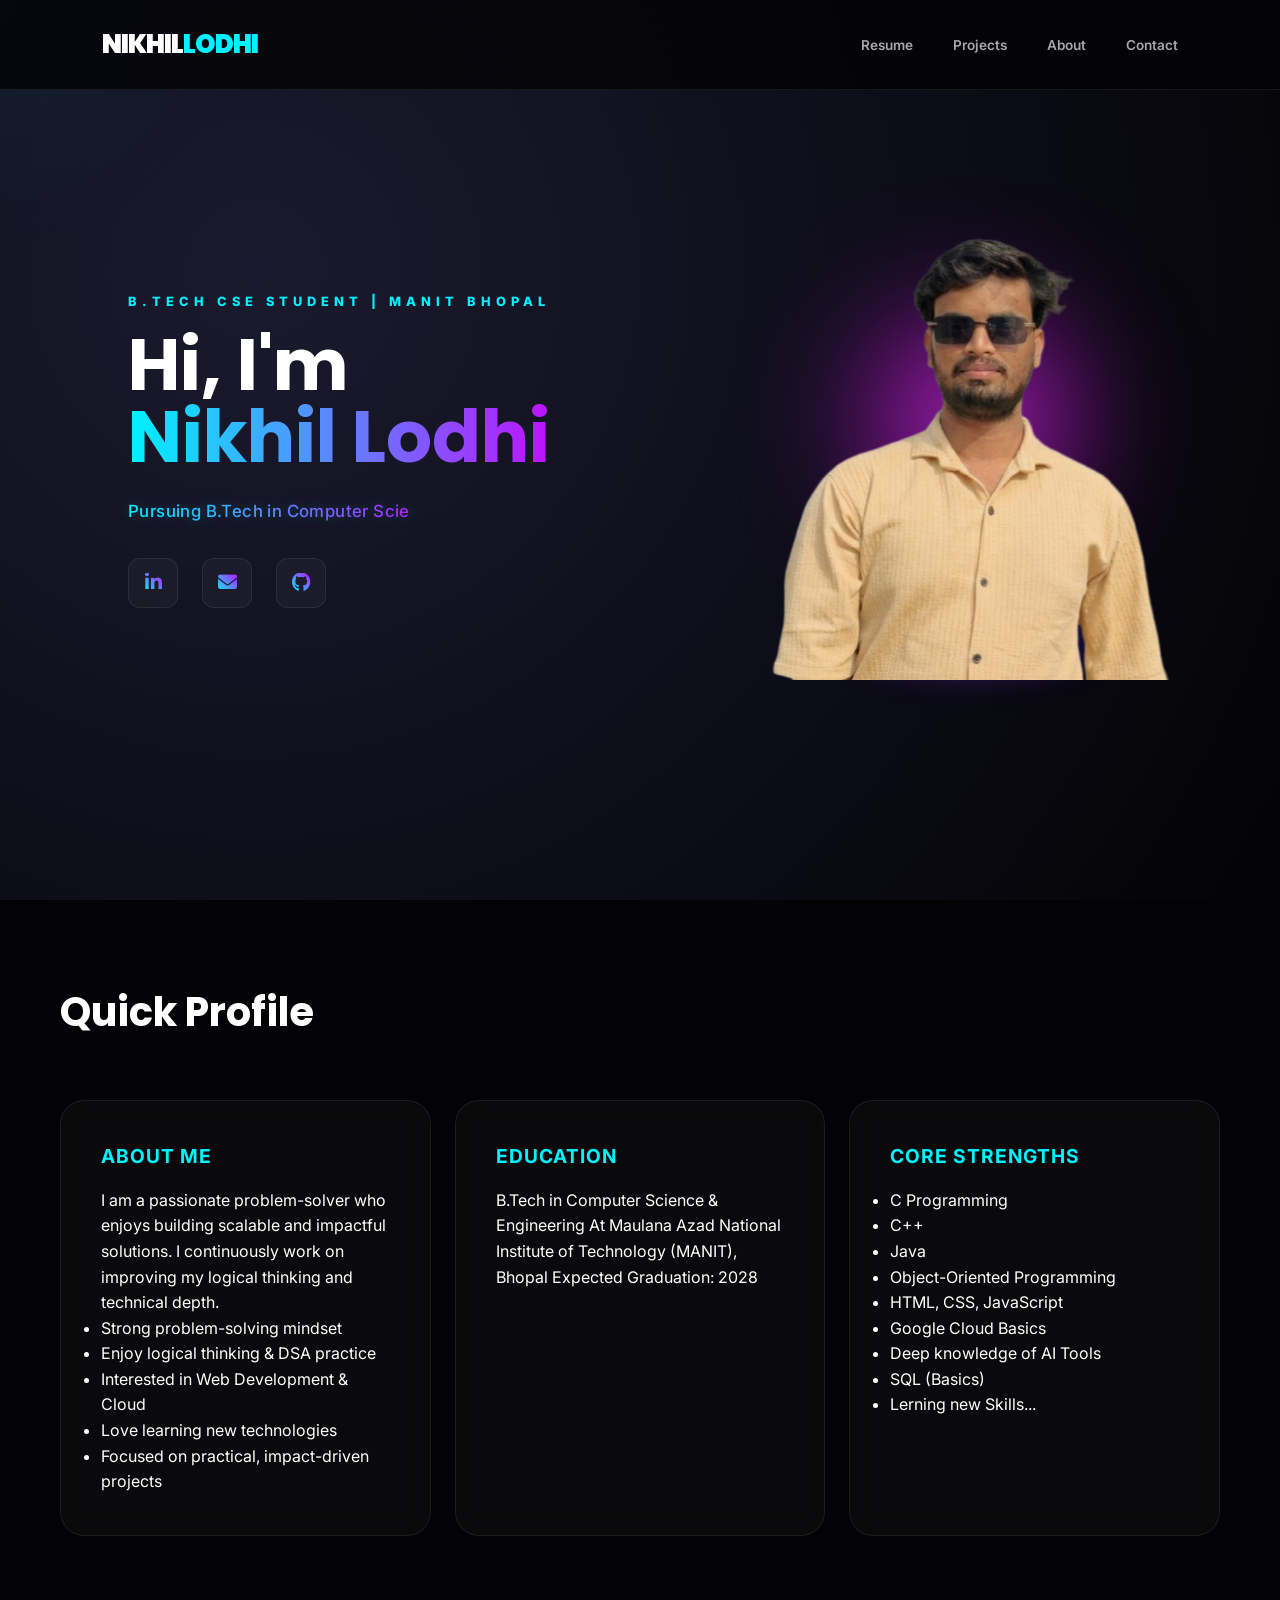
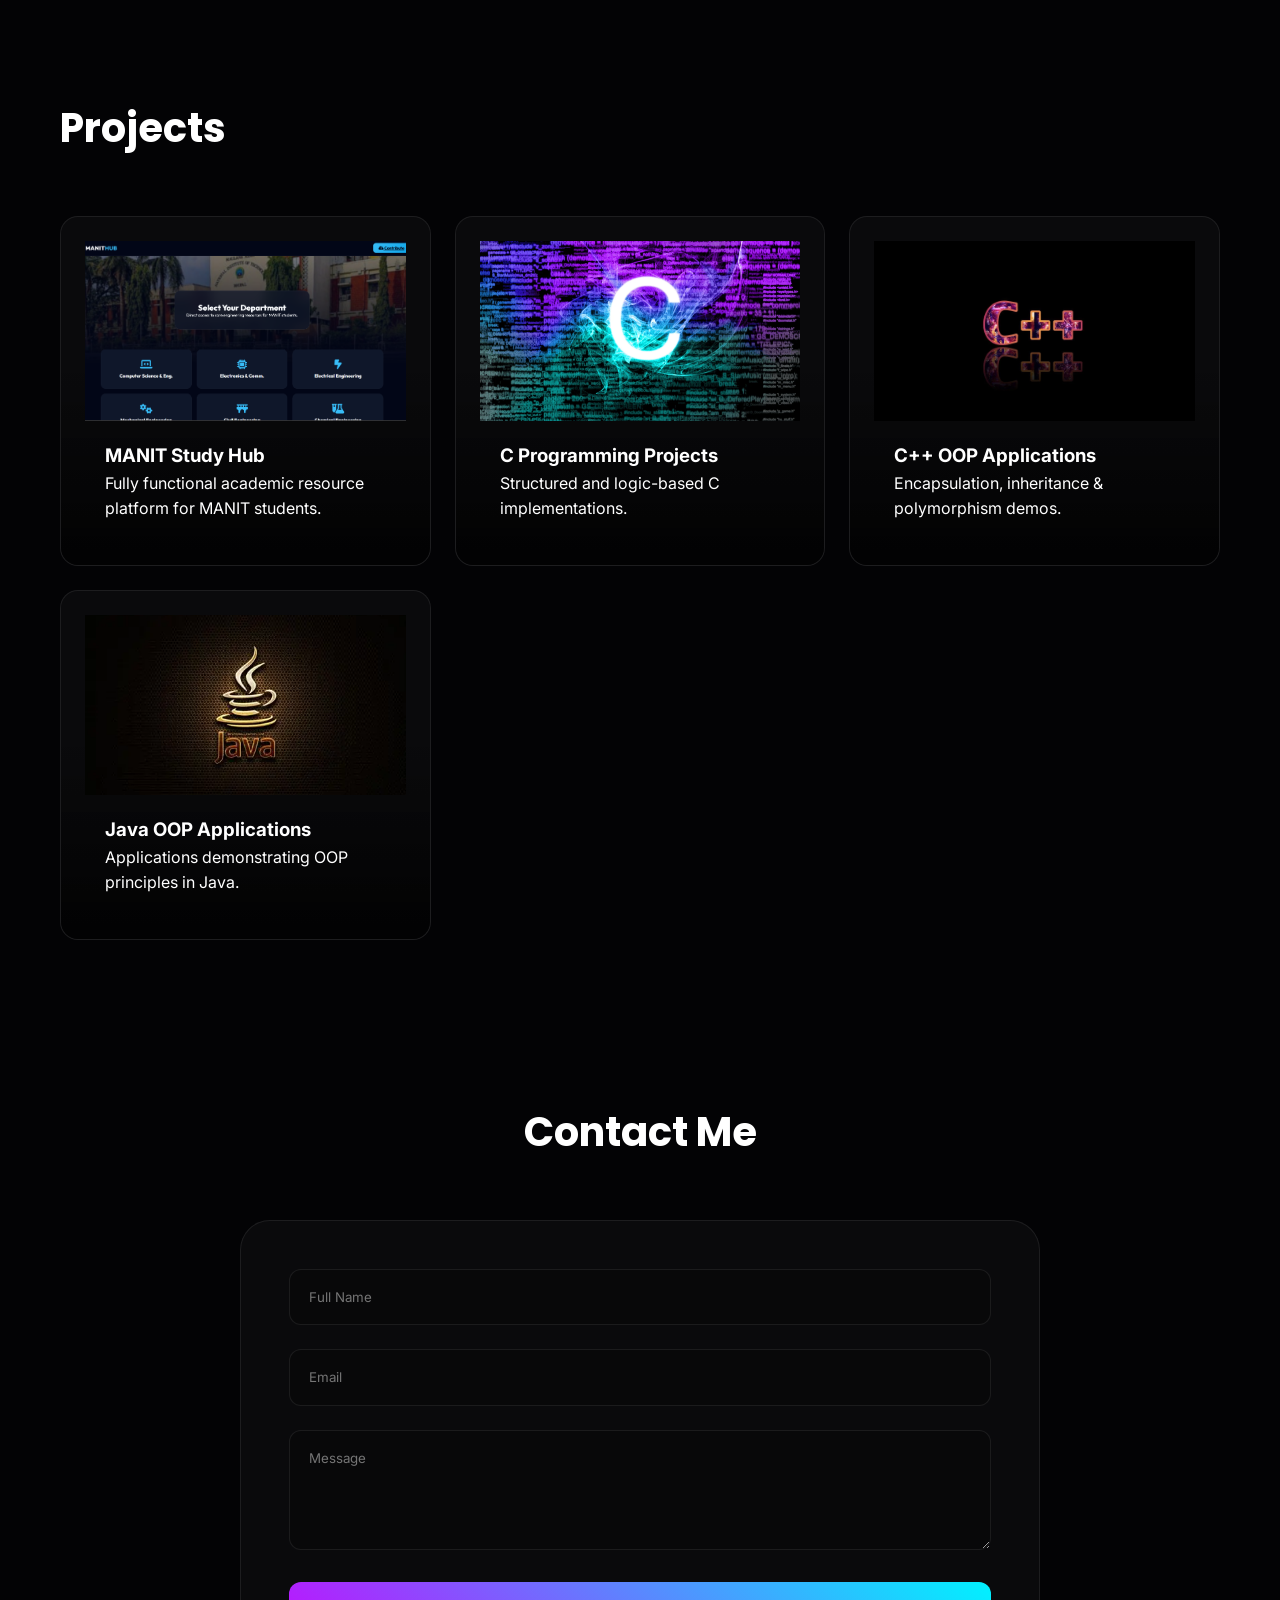
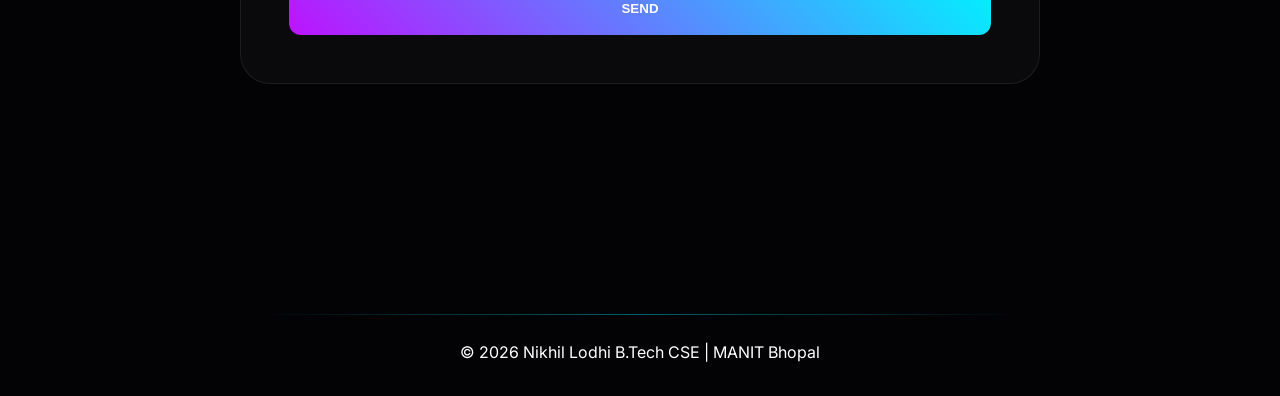
==== index.html @ 7d5cb54f "Initial portfolio upload" ====
<!DOCTYPE html>
<html lang="en">

<head>
    <meta charset="UTF-8">
    <meta name="viewport" content="width=device-width, initial-scale=1.0">
    <title>Nikhil Lodhi | Portfolio</title>
    <link rel="stylesheet" href="https://cdnjs.cloudflare.com/ajax/libs/font-awesome/6.5.0/css/all.min.css">
    <link
        href="https://fonts.googleapis.com/css2?family=Inter:wght@300;400;600;800&family=Poppins:wght@400;700;900&display=swap"
        rel="stylesheet">
    <link rel="stylesheet" href="style.css">
</head>

<body>

    <div class="bg-gradient"></div>
    <div class="cursor-glow" id="glow"></div>

    <!-- NAVBAR -->
    <nav>
        <div class="logo">NIKHIL<span>LODHI</span></div>
        <ul>
            <li>
                <a href="Nikhil_Lodhi_Resume.pdf" target="_blank">Resume</a>
            </li>
            <li><a href="#projects">Projects</a></li>
            <li><a href="#about">About</a></li>
            <li><a href="#contact">Contact</a></li>
        </ul>
    </nav>

    <!-- HERO SECTION -->
    <section class="hero">
        <div class="hero-content">
            <span class="intro-label">B.TECH CSE STUDENT | MANIT BHOPAL</span>

            <h1>Hi, I'm <br><span class="gradient-text">Nikhil Lodhi</span></h1>

            <p class="typing-text">
                <span id="typing" style="visibility:hidden;"></span>
            </p>

            <!-- <p>
                Pursuing B.Tech in Computer Science & Engineering at Maulana Azad National Institute of Technology,
                Bhopal. Skilled in C Programming, C++, Java, Object-Oriented Languages with foundational knowledge of
                AWS and Google Cloud. Actively exploring AI tools and modern cloud technologies.
            </p> -->

            <div class="social-links">
                <a href="https://www.linkedin.com/in/nikil-lodhi-62092a267" target="_blank" class="platform-icon"
                    aria-label="LinkedIn">
                    <i class="fa-brands fa-linkedin-in"></i>
                </a>

                <a href="mailto:lodhinikil163@gmail.com" class="platform-icon" aria-label="Email">
                    <i class="fa-solid fa-envelope"></i>
                </a>

                <a href="https://github.com/nikillodhi" target="_blank" class="platform-icon" aria-label="GitHub">
                    <i class="fa-brands fa-github"></i>
                </a>
            </div>

        </div>

        <!-- 📸 YAHAN APNI PHOTO LAGAO -->
        <div class="hero-photo">
            <div class="photo-bg"></div>
            <img src="profile.png" alt="Nikhil Lodhi">
            <div class="photo-bottom"></div>
        </div>
        </div>
    </section>

    <!-- ABOUT -->
    <div class="container" id="about">
        <div class="section-header">
            <h2>Quick Profile</h2>
        </div>

        <div class="imp-box">
            <h3>ABOUT ME</h3>
            <p>
                I am a passionate problem-solver who enjoys building scalable and impactful solutions. I continuously
                work on improving my logical thinking and technical depth.
            </p>



            <ul class="about-points">
                <li> Strong problem-solving mindset</li>
                <li> Enjoy logical thinking & DSA practice</li>
                <li> Interested in Web Development & Cloud</li>
                <li> Love learning new technologies</li>
                <li> Focused on practical, impact-driven projects</li>
            </ul>
        </div>

        <div class="imp-box">
            <h3>EDUCATION</h3>
            <p>
                B.Tech in Computer Science & Engineering At
                Maulana Azad National Institute of Technology (MANIT), Bhopal
                Expected Graduation: 2028
            </p>
        </div>

        <div class="imp-box">
            <h3>CORE STRENGTHS</h3>
            <ul class="skills-list">
                <li>C Programming</li>
                <li>C++</li>
                <li>Java</li>
                <li>Object-Oriented Programming</li>
                <li>HTML, CSS, JavaScript</li>
                <li>Google Cloud Basics</li>
                <li>Deep knowledge of AI Tools </li>
                <li>SQL (Basics)</li>
                <li>Lerning new Skills...</li>
            </ul>
        </div>
    </div>

    <!-- PROJECTS -->
    <div class="container" id="projects">
        <div class="section-header">
            <h2>Projects</h2>
        </div>

        <div class="project-card">

            <a class="project-link" href="https://nikillodhi.github.io/manit-study-hub/" target="_blank"
                aria-label="Open MANIT Study Hub">

                <div class="project-image">
                    <img src="manit-hub.png" alt="MANIT Study Hub">
                </div>

                <div class="project-content">
                    <h3>MANIT Study Hub</h3>
                    <p>Fully functional academic resource platform for MANIT students.</p>
                </div>

            </a>

        </div>

        <!-- PROJECT 2 -->
        <div class="project-card">
            <a href="YOUR_LINK_2" target="_blank" class="project-link">

                <div class="project-image">
                    <img src="project2.png" alt="C Programming Projects">
                </div>

                <div class="project-content">
                    <h3>C Programming Projects</h3>
                    <p>Structured and logic-based C implementations.</p>
                </div>

            </a>
        </div>


        <!-- PROJECT 3 -->
        <div class="project-card">
            <a href="YOUR_LINK_3" target="_blank" class="project-link">

                <div class="project-image">
                    <img src="project4.png" alt="C++ OOP Projects">
                </div>

                <div class="project-content">
                    <h3>C++ OOP Applications</h3>
                    <p>Encapsulation, inheritance & polymorphism demos.</p>
                </div>

            </a>
        </div>
        <!-- PROJECT4  -->
        <div class="project-card">
            <a href="YOUR_JAVA_PROJECT_LINK" target="_blank" class="project-link">

                <div class="project-image">
                    <img src="project3.png" alt="Java OOP Applications">
                </div>

                <div class="project-content">
                    <h3>Java OOP Applications</h3>
                    <p>Applications demonstrating OOP principles in Java.</p>
                </div>

            </a>
        </div>
    </div>

    <!-- CONTACT -->
    <div class="container" id="contact">
        <div class="section-header" style="grid-column: 1 / -1; text-align:center;">
            <h2>Contact Me</h2>
        </div>

        <div class="contact-wrap">
            <div class="contact-form">
                <form action="https://formspree.io/f/mkovyvoq" method="POST">
                    <div class="form-group">
                        <input type="text" name="name" placeholder="Full Name" required>
                    </div>

                    <div class="form-group">
                        <input type="email" name="email" placeholder="Email" required>
                    </div>

                    <div class="form-group">
                        <textarea name="message" rows="5" placeholder="Message"></textarea>
                    </div>
                    <input type="hidden" name="_redirect" value="/thankyou.html">

                    <button type="submit" class="btn-submit">Send</button>
                </form>
            </div>
        </div>
    </div>

    <!-- MODAL -->
    <div class="modal-overlay" id="modalOverlay">
        <div class="modal-content">
            <span class="close-btn" onclick="closeModal()">&times;</span>
            <h2 id="mTitle"></h2>
            <p id="mDesc"></p>
        </div>
    </div>

    <footer>
        © 2026 Nikhil Lodhi
        B.Tech CSE | MANIT Bhopal
    </footer>

    <script src="script.js"></script>


</body>

</html>
---- style.css ----
/* ======================================== 1. CORE VARIABLES & RESET ======================================== */
:root {
  --bg-deep: #030305;
  --bg-card: rgba(255, 255, 255, 0.03);
  --accent-cyan: #00f2ff;
  --accent-purple: #bc13fe;
  --text-primary: #ffffff;
  --text-secondary: #b0b0b0;
  --border-glass: rgba(255, 255, 255, 0.08);
  --neon-glow: 0 0 20px rgba(188, 19, 254, 0.4);
  --transition-smooth: all 0.4s cubic-bezier(0.23, 1, 0.32, 1);
}

* {
  margin: 0;
  padding: 0;
  box-sizing: border-box;
  scroll-behavior: smooth;
}

body {
  background-color: var(--bg-deep);
  color: var(--text-primary);
  font-family: 'Inter', sans-serif;
  overflow-x: hidden;
  line-height: 1.6;
}

/* ======================================== 2. BACKGROUND EFFECTS ======================================== */
.bg-gradient {
  position: fixed;
  top: 0;
  left: 0;
  width: 100%;
  height: 100%;
  z-index: -2;
  background: radial-gradient(circle at 20% 30%, #1a1a2e 0%, #030305 100%);
}

.cursor-glow {
  position: fixed;
  width: 500px;
  height: 500px;
  background: radial-gradient(circle, rgba(0, 242, 255, 0.05) 0%, transparent 70%);
  border-radius: 50%;
  pointer-events: none;
  z-index: -1;
  transform: translate(-50%, -50%);
  transition: width 0.3s, height 0.3s;
}

/* ======================================== 3. NAVIGATION ======================================== */
nav {
  position: fixed;
  top: 0;
  width: 100%;
  padding: 1.5rem 8%;
  display: flex;
  justify-content: space-between;
  align-items: center;
  background: rgba(3, 3, 5, 0.8);
  backdrop-filter: blur(20px);
  z-index: 1000;
  border-bottom: 1px solid var(--border-glass);
}

.logo {
  font-family: 'Poppins';
  font-weight: 900;
  font-size: 1.6rem;
  letter-spacing: -1px;
  text-transform: uppercase;
}

.logo span {
  color: var(--accent-cyan);
}

nav ul {
  display: flex;
  list-style: none;
  gap: 2.5rem;
}

nav a {
  text-decoration: none;
  color: var(--text-primary);
  font-size: 0.85rem;
  font-weight: 600;
  opacity: 0.6;
  transition: var(--transition-smooth);
}

nav a:hover {
  opacity: 1;
  color: var(--accent-purple);
  text-shadow: var(--neon-glow);
}

/* ======================================== 4. HERO SECTION & ROTATING PHOTO ======================================== */
.hero {
  height: 100vh;
  display: flex;
  align-items: center;
  justify-content: space-between;
  padding: 0 10%;
}

.hero-content {
  flex: 1;
}

.intro-label {
  color: var(--accent-cyan);
  letter-spacing: 5px;
  font-size: 0.8rem;
  font-weight: 800;
  margin-bottom: 1rem;
  display: block;
  animation: fadeIn 1s ease-out;
}

.hero-content h1 {
  font-family: 'Poppins';
  font-size: clamp(2.5rem, 8vw, 4.5rem);
  line-height: 1;
  margin-bottom: 1.5rem;
}

.gradient-text {
  background: linear-gradient(90deg, var(--accent-cyan), var(--accent-purple));
  -webkit-background-clip: text;
  -webkit-text-fill-color: transparent;
}

/* The Rotation Photo Logic */
.photo-container {
  position: relative;
  width: 400px;
  height: 400px;
  display: flex;
  align-items: center;
  justify-content: center;
}

.photo-frame {
  width: 320px;
  height: 320px;
  border-radius: 50%;
  overflow: hidden;
  /* 🔥 MOST IMPORTANT */
  border: 2px solid var(--border-glass);
  position: relative;
  z-index: 2;
  animation: slowRotate 15s linear infinite;
  box-shadow: 0 20px 50px rgba(0, 0, 0, 0.5),
    0 0 30px rgba(0, 242, 255, 0.25);
}

.photo-frame img {
  width: 100%;
  height: 100%;
  object-fit: cover;
  /* 🔥 image crop karega, stretch nahi */
  object-position: center;
  border-radius: 50%;
}

.photo-frame:hover {
  animation-play-state: paused;
  transform: scale(1.05);
  border-color: var(--accent-cyan);
}

.photo-ring {
  position: absolute;
  width: 380px;
  height: 380px;
  border: 2px dashed var(--accent-purple);
  border-radius: 50%;
  opacity: 0.3;
  animation: counterRotate 20s linear infinite;
}

@keyframes slowRotate {
  from {
    transform: rotate(0deg);
  }

  to {
    transform: rotate(360deg);
  }
}

@keyframes counterRotate {
  from {
    transform: rotate(360deg);
  }

  to {
    transform: rotate(0deg);
  }
}

/* ======================================== 5. SOCIAL PLATFORMS ======================================== */
.social-links {
  display: flex;
  gap: 1.5rem;
  margin-top: 2rem;
}

.platform-icon {
  width: 50px;
  height: 50px;
  background: var(--bg-card);
  border: 1px solid var(--border-glass);
  border-radius: 12px;
  display: flex;
  align-items: center;
  justify-content: center;
  text-decoration: none;
  color: #fff;
  font-weight: bold;
  font-size: 0.9rem;
  transition: var(--transition-smooth);
}

.platform-icon:hover {
  transform: translateY(-10px);
  border-color: var(--accent-purple);
  box-shadow: var(--neon-glow);
  background: rgba(188, 19, 254, 0.1);
}

/* ======================================== 6. IMPORTANT INFO BOXES (12-COL GRID) ======================================== */
.container {
  max-width: 1200px;
  margin: 0 auto;
  padding: 80px 20px;
  display: grid;
  grid-template-columns: repeat(12, 1fr);
  gap: 24px;
}

.section-header {
  grid-column: span 12;
  margin-bottom: 2rem;
}

.section-header h2 {
  font-size: 2.5rem;
  font-family: 'Poppins';
}

.imp-box {
  grid-column: span 4;
  background: var(--bg-card);
  backdrop-filter: blur(15px);
  border: 1px solid var(--border-glass);
  border-radius: 24px;
  padding: 2.5rem;
  transition: var(--transition-smooth);
}

.imp-box:hover {
  background: rgba(255, 255, 255, 0.06);
  border-color: var(--accent-cyan);
  transform: translateY(-5px);
}

.imp-box h3 {
  color: var(--accent-cyan);
  margin-bottom: 1rem;
  font-size: 1.2rem;
  text-transform: uppercase;
  letter-spacing: 1px;
}

/* ======================================== 7. PROJECTS & MODALS ======================================== */
.project-card {
  grid-column: span 4;
  height: 350px;
  background: var(--bg-card);
  border-radius: 24px;
  border: 1px solid var(--border-glass);
  padding: 1.5rem;
  display: flex;
  flex-direction: column;
  justify-content: flex-end;
  cursor: pointer;
  overflow: hidden;
  position: relative;
  transition: var(--transition-smooth);
}

.project-card::before {
  content: '';
  position: absolute;
  top: 0;
  left: 0;
  width: 100%;
  height: 100%;
  background: linear-gradient(to bottom, transparent 40%, rgba(0, 0, 0, 0.8));
  z-index: 1;
}

.project-card:hover {
  border-color: var(--accent-purple);
  transform: scale(1.02);
}

.project-info {
  position: relative;
  z-index: 2;
}

/* Modal Structure */
.modal-overlay {
  position: fixed;
  top: 0;
  left: 0;
  width: 100%;
  height: 100%;
  background: rgba(3, 3, 5, 0.9);
  backdrop-filter: blur(15px);
  display: none;
  justify-content: center;
  align-items: center;
  z-index: 9999;
  padding: 20px;
}

.modal-content {
  background: #0a0a0c;
  border: 1px solid var(--accent-purple);
  border-radius: 30px;
  max-width: 700px;
  width: 100%;
  padding: 3rem;
  position: relative;
  transform: scale(0.9);
  transition: 0.3s;
}

.modal-overlay.active {
  display: flex;
}

.modal-overlay.active .modal-content {
  transform: scale(1);
}

.close-btn {
  position: absolute;
  top: 25px;
  right: 25px;
  font-size: 2rem;
  cursor: pointer;
  color: var(--accent-cyan);
}

/* ======================================== 8. CONTACT SECTION ======================================== */
.contact-wrap {
  grid-column: span 12;
  max-width: 800px;
  margin: 0 auto;
  width: 100%;
}

.contact-form {
  background: var(--bg-card);
  border: 1px solid var(--border-glass);
  padding: 3rem;
  border-radius: 30px;
}

.form-group {
  margin-bottom: 1.5rem;
}

input,
textarea {
  width: 100%;
  background: rgba(0, 0, 0, 0.2);
  border: 1px solid var(--border-glass);
  padding: 1.2rem;
  border-radius: 12px;
  color: white;
  font-family: inherit;
  transition: 0.3s;
}

input:focus,
textarea:focus {
  outline: none;
  border-color: var(--accent-cyan);
  background: rgba(255, 255, 255, 0.05);
}

.btn-submit {
  background: linear-gradient(45deg, var(--accent-purple), var(--accent-cyan));
  color: white;
  border: none;
  padding: 1.2rem 2.5rem;
  border-radius: 12px;
  font-weight: 700;
  text-transform: uppercase;
  cursor: pointer;
  width: 100%;
  transition: var(--transition-smooth);
}

.btn-submit:hover {
  box-shadow: var(--neon-glow);
  transform: translateY(-3px);
}

/* ======================================== 9. ANIMATIONS & REVEALS ======================================== */
.reveal {
  opacity: 0;
  transform: translateY(40px);
  transition: 0.8s cubic-bezier(0.23, 1, 0.32, 1);
}

.reveal.active {
  opacity: 1;
  transform: translateY(0);
}

@keyframes fadeIn {
  from {
    opacity: 0;
  }

  to {
    opacity: 1;
  }
}

/* ======================================== 10. RESPONSIVE DESIGN ======================================== */
@media (max-width: 1024px) {
  .hero {
    flex-direction: column-reverse;
    text-align: center;
    height: auto;
    padding: 150px 5% 50px;
  }

  .hero-content h1 {
    font-size: 3.5rem;
  }

  .photo-container {
    margin-bottom: 3rem;
    width: 300px;
    height: 300px;
  }

  .photo-frame {
    width: 250px;
    height: 250px;
  }

  .photo-ring {
    width: 280px;
    height: 280px;
  }

  .imp-box {
    grid-column: span 12;
  }

  .project-card {
    grid-column: span 6;
  }
}

@media (max-width: 600px) {
  .project-card {
    grid-column: span 12;
  }

  nav ul {
    display: none;
  }

  .contact-wrap {
    grid-column: 1 / -1;
    /* 🔥 FULL GRID */
    display: flex;
    justify-content: center;
    margin-top: 40px;
    margin-bottom: 80px;

  }

  .contact-form {
    width: 100%;
    max-width: 700px;
  }

  #contact {
    display: block;
    /* 🔥 grid se bahar lao */
    padding-bottom: 160px;
    /* neeche space reserve */
  }

  #contact .container {
    display: grid;
    grid-template-columns: repeat(12, 1fr);
  }

}

footer {
  position: relative;
  width: 100%;
  margin-top: 120px;
  /* 🔥 footer separation */
  padding: 30px 0;
  text-align: center;
}

footer::before {
  content: "";
  display: block;
  width: 60%;
  height: 1px;
  margin: 0 auto 25px;
  background: linear-gradient(to right,
      transparent,
      var(--accent-cyan),
      transparent);
  opacity: 0.4;
}

.platform-icon i {
  font-size: 1.2rem;
  background: linear-gradient(45deg,
      var(--accent-cyan),
      var(--accent-purple));
  -webkit-background-clip: text;
  -webkit-text-fill-color: transparent;
  transition: var(--transition-smooth);
}

.platform-icon:hover i {
  filter: drop-shadow(0 0 6px rgba(188, 19, 254, 0.8)) drop-shadow(0 0 10px rgba(0, 242, 255, 0.8));
  transform: scale(1.15);
}

nav a {
  text-decoration: none;
  color: var(--text-primary);
  font-size: 0.85rem;
  font-weight: 600;
  opacity: 0.65;
  transition: var(--transition-smooth);
}

nav a:hover {
  opacity: 1;
  background: linear-gradient(90deg,
      var(--accent-cyan),
      var(--accent-purple));
  -webkit-background-clip: text;
  -webkit-text-fill-color: transparent;
}

nav a.active {
  opacity: 1;
  color: var(--accent-cyan);
}

#typing::after {
  content: "|";
  margin-left: 6px;
  font-weight: 300;
  color: var(--accent-cyan);
  animation: blink 1s infinite;
  opacity: 0.8;
}

@keyframes blink {

  0%,
  50%,
  100% {
    opacity: 1;
  }

  25%,
  75% {
    opacity: 0;
  }
}

.typing-text {
  margin-top: 1.2rem;
  font-family: 'Inter', sans-serif;
  font-size: 1.05rem;
  font-weight: 500;
  letter-spacing: 0.4px;
  line-height: 1.7;
  color: rgba(255, 255, 255, 0.75);
}

#typing {
  visibility: hidden;
  text-shadow: 0 0 12px rgba(0, 242, 255, 0.25);
  background: linear-gradient(90deg,
      var(--accent-cyan),
      var(--accent-purple));
  -webkit-background-clip: text;
  -webkit-text-fill-color: transparent;
}

@media (max-width: 600px) {
  .typing-text {
    font-size: 0.95rem;
  }
}
 /* photo meri */
 .hero {
  overflow: visible;
}

.hero-photo {
  position: relative;
  width: 360px;
  height: 460px;
  display: flex;
  align-items: flex-end;
  justify-content: center;
}

/* PHOTO */
.hero-photo img {
  height: 100%;
  object-fit: contain;
  z-index: 2;
  background: transparent;
  filter: none;

  /* Premium grow animation */
  transform: scale(0.9);
  opacity: 0;
  animation: photoGrow 1.2s ease-out forwards;
  animation-delay: 0.4s;
}

/* BACK GLOW (ONLY PURPLE — NO CYAN) */
.photo-bg {
  position: absolute;
  top: 70px;
  width: 260px;
  height: 260px;
  background: radial-gradient(
    circle at center,
    rgba(169, 129, 187, 0.85),
    rgba(201, 4, 219, 0.874),
    transparent 70%
  );
  filter: blur(60px);
  z-index: 1;
}

/* 🔥 BOTTOM PLATFORM — PURE PURPLE (cyan removed) */
.hero-photo::after {
  content: "";
  position: absolute;
  bottom: 10px;
  left: 50%;
  transform: translateX(-50%);
  width: 260px;
  height: 60px;

  background: radial-gradient(
    ellipse at center,
    rgba(139, 92, 246, 0.9),
    rgba(109, 40, 217, 0.7),
    transparent 75%
  );

  filter: blur(20px);
  opacity: 0.95;
  z-index: 1;
}

/* Grow animation */
@keyframes photoGrow {
  0% {
    transform: scale(0.9);
    opacity: 0;
  }
  60% {
    transform: scale(1.03);
    opacity: 1;
  }
  100% {
    transform: scale(1);
    opacity: 1;
  }
}

/* Responsive */
@media (max-width: 768px) {
  .hero-photo {
    width: 260px;
    height: 320px;
  }
}

/* project work  */
.project-card {
  border-radius: 20px;
  overflow: hidden;
}

.project-link {
  display: block;
  height: 100%;
  color: inherit;
  text-decoration: none;
}
/* sab fix hai */

.project-card {
  position: relative;
  border-radius: 18px;
  overflow: hidden;
}

/* Anchor full block */
.project-link {
  position: relative;
  z-index: 5;
  display: block;
  display: block;
  text-decoration: none;
  color: inherit;
}

/* IMAGE */
.project-image {
  width: 100%;
  height: 180px;
  overflow: hidden;
}

.project-image img {
  width: 100%;
  height: 100%;
  object-fit: cover;
  display: block;
}

/* CONTENT */
.project-content {
  padding: 20px;
}
.project-card::before,
.project-card::after {
  pointer-events: none;
}

/* ============ NAVBAR MOBILE FIX ============ */

@media (max-width: 768px) {

  nav {
    padding: 12px 16px;
  }

  .logo {
    font-size: 1.1rem;
    white-space: nowrap;
  }

  nav ul {
    display: flex;
    gap: 10px;
    margin-left: auto;
  }

  nav ul li a {
    font-size: 0.75rem;
    padding: 6px 4px;
  }
}

/* EXTRA SMALL PHONES */
@media (max-width: 420px) {

  nav ul li a {
    font-size: 0.7rem;
  }
}
/* ================= CLEAN MOBILE STRUCTURE ================= */

@media (max-width: 768px) {

  /* RESET BIG STRUCTURE */
  .hero {
    display: flex;
    flex-direction: column;
    align-items: center;
    justify-content: center;
    padding: 110px 20px 60px;
    text-align: center;
    gap: 40px;
  }

  .hero-content,
  .hero-photo {
    width: 100%;
    max-width: 320px;
  }

  .hero-photo {
    height: auto;
  }

  .hero-photo img {
    width: 100%;
    height: auto;
  }

  .social-links {
    justify-content: center;
  }

  /* GRID BREAK FIX */
  .container {
    display: flex !important;
    flex-direction: column !important;
    gap: 25px;
    padding: 60px 20px;
  }

  .imp-box,
  .project-card {
    width: 100%;
  }

  /* NAV FIX */
  nav {
    padding: 1rem 20px;
  }

  nav ul {
    display: flex;
    gap: 12px;
    font-size: 0.75rem;
  }

}
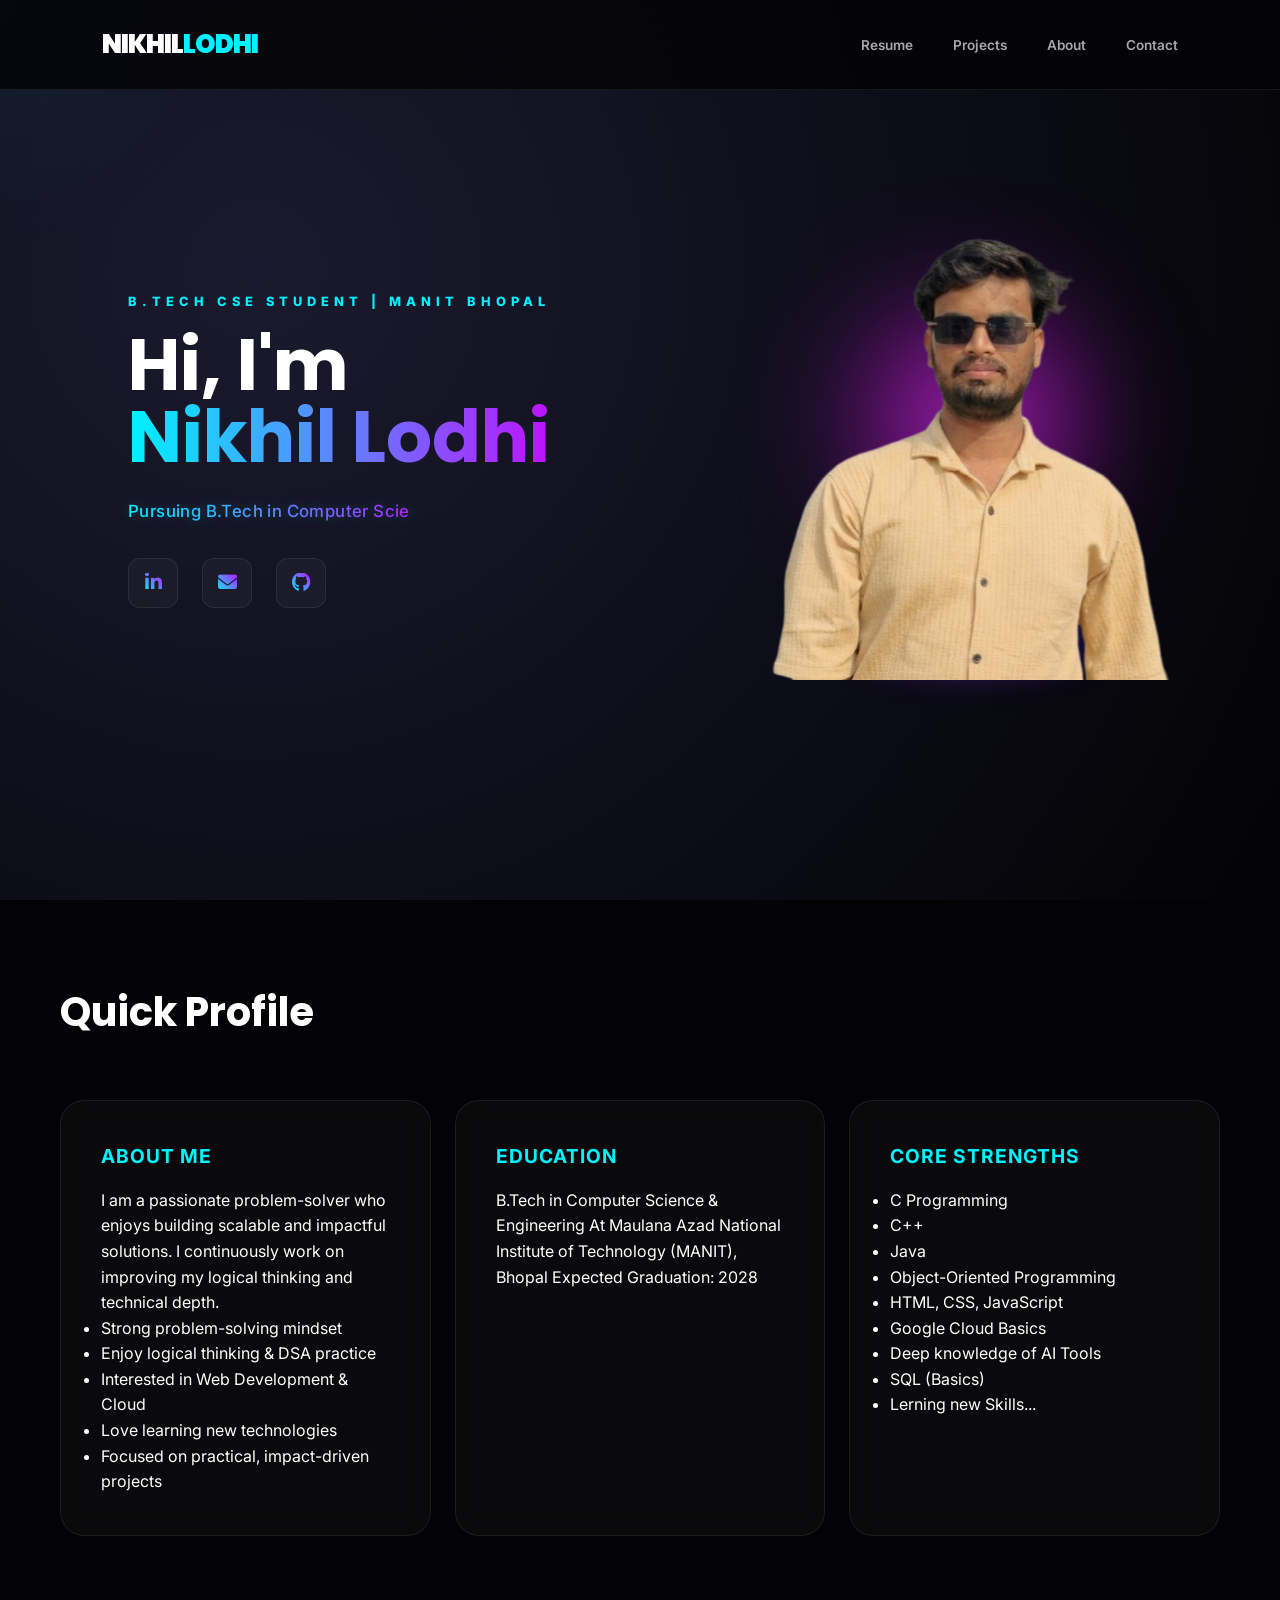
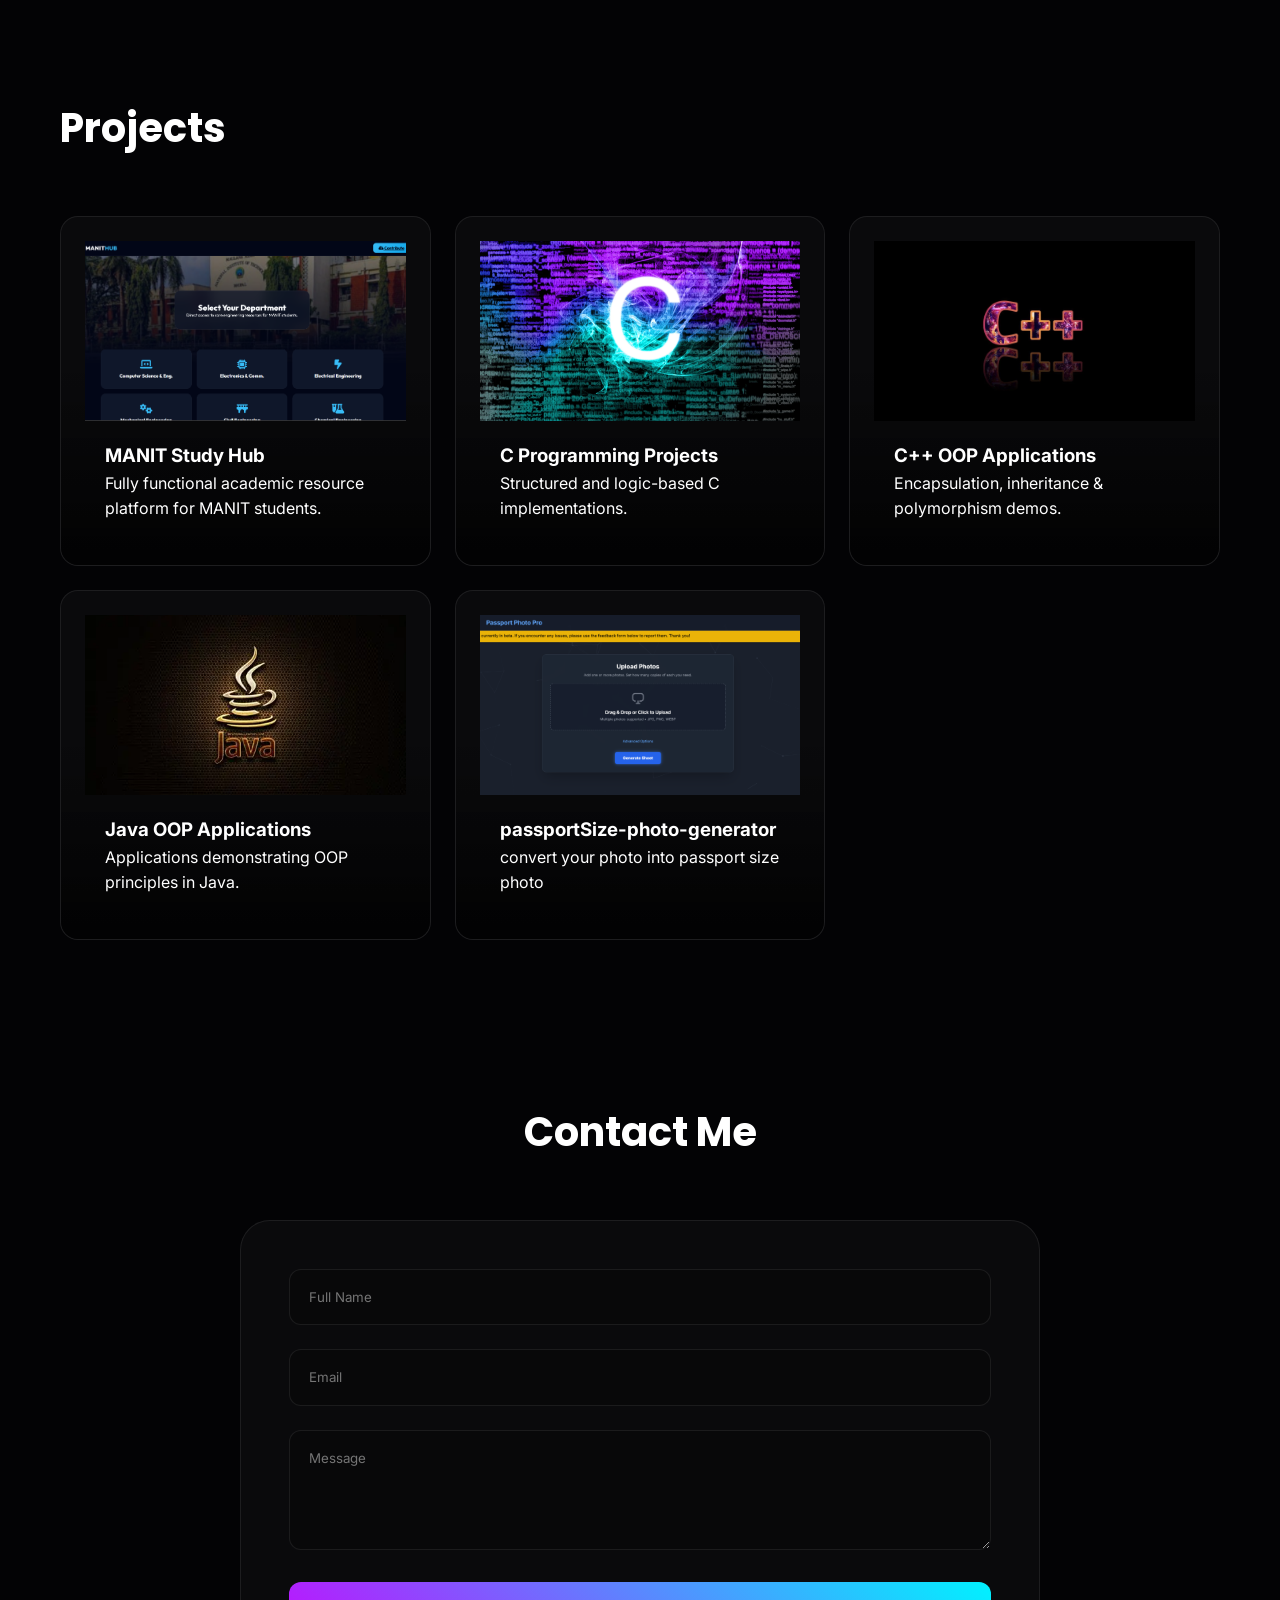
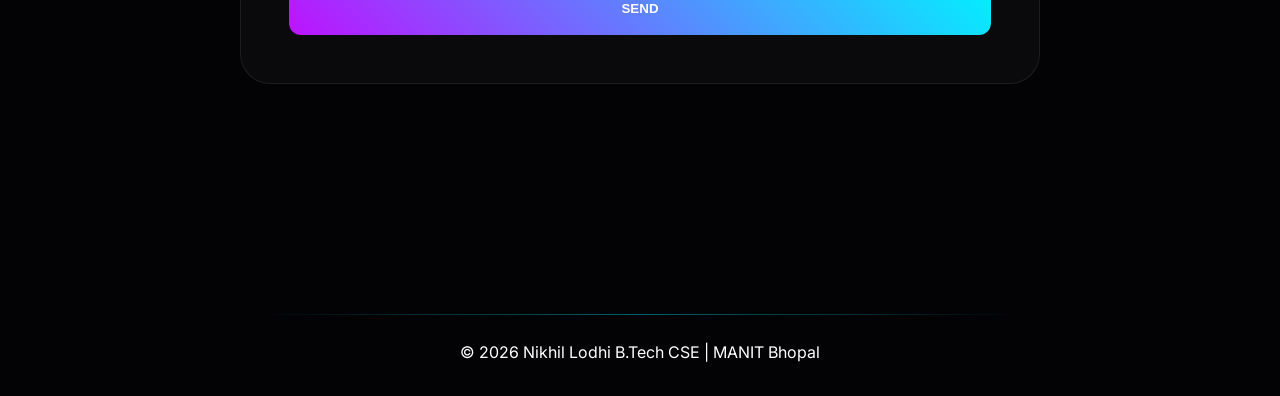
==== commit 735750cd: "add project" ====
--- a/index.html
+++ b/index.html
@@ -193,6 +193,22 @@
 
             </a>
         </div>
+         <!-- PROJECT5  -->
+        <div class="project-card">
+            <a href="https://passport-photo-generator-production.up.railway.app/" target="_blank" class="project-link">
+
+                <div class="project-image">
+                    <img src="PhotoGenerator.png" alt="passportSize-photo-generator">
+                </div>
+
+                <div class="project-content">
+                    <h3>passportSize-photo-generator</h3>
+                    <p>convert your photo into passport size photo</p>
+                </div>
+
+            </a>
+        </div>
+        
     </div>
 
     <!-- CONTACT -->
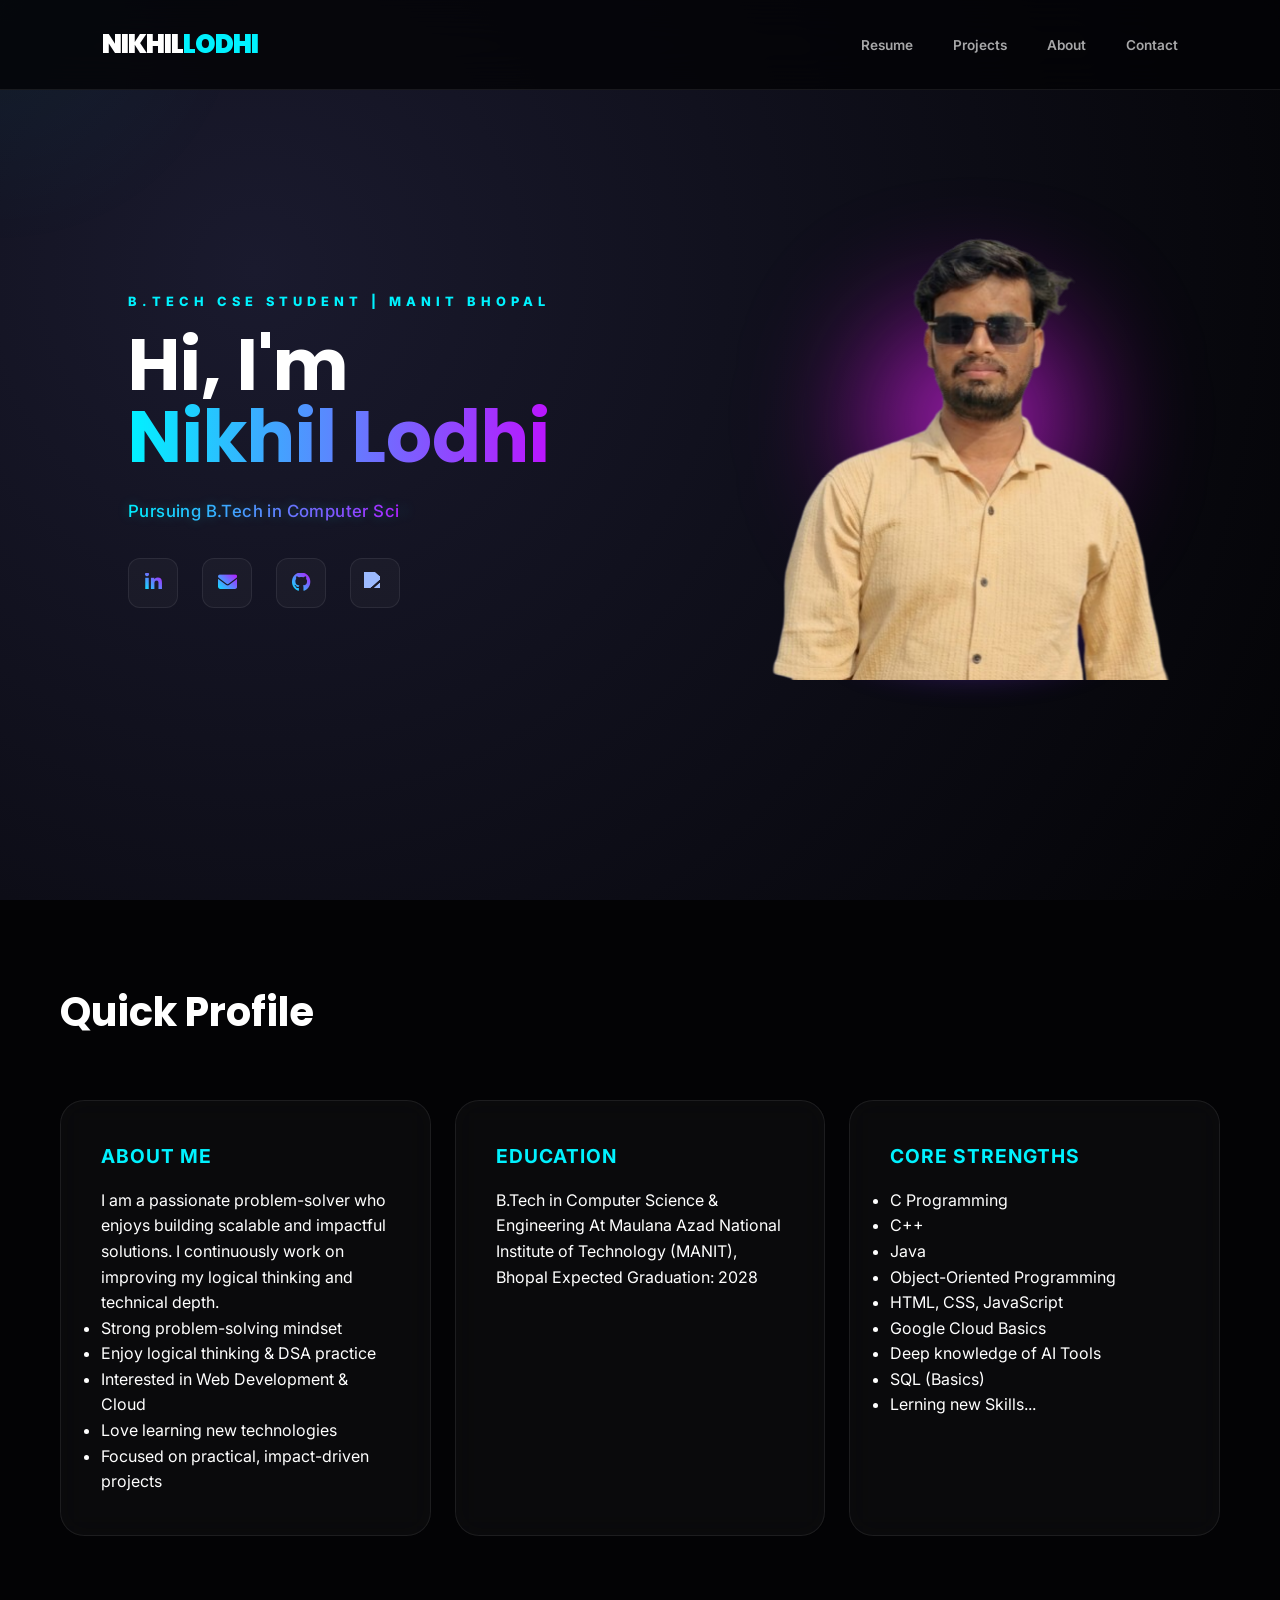
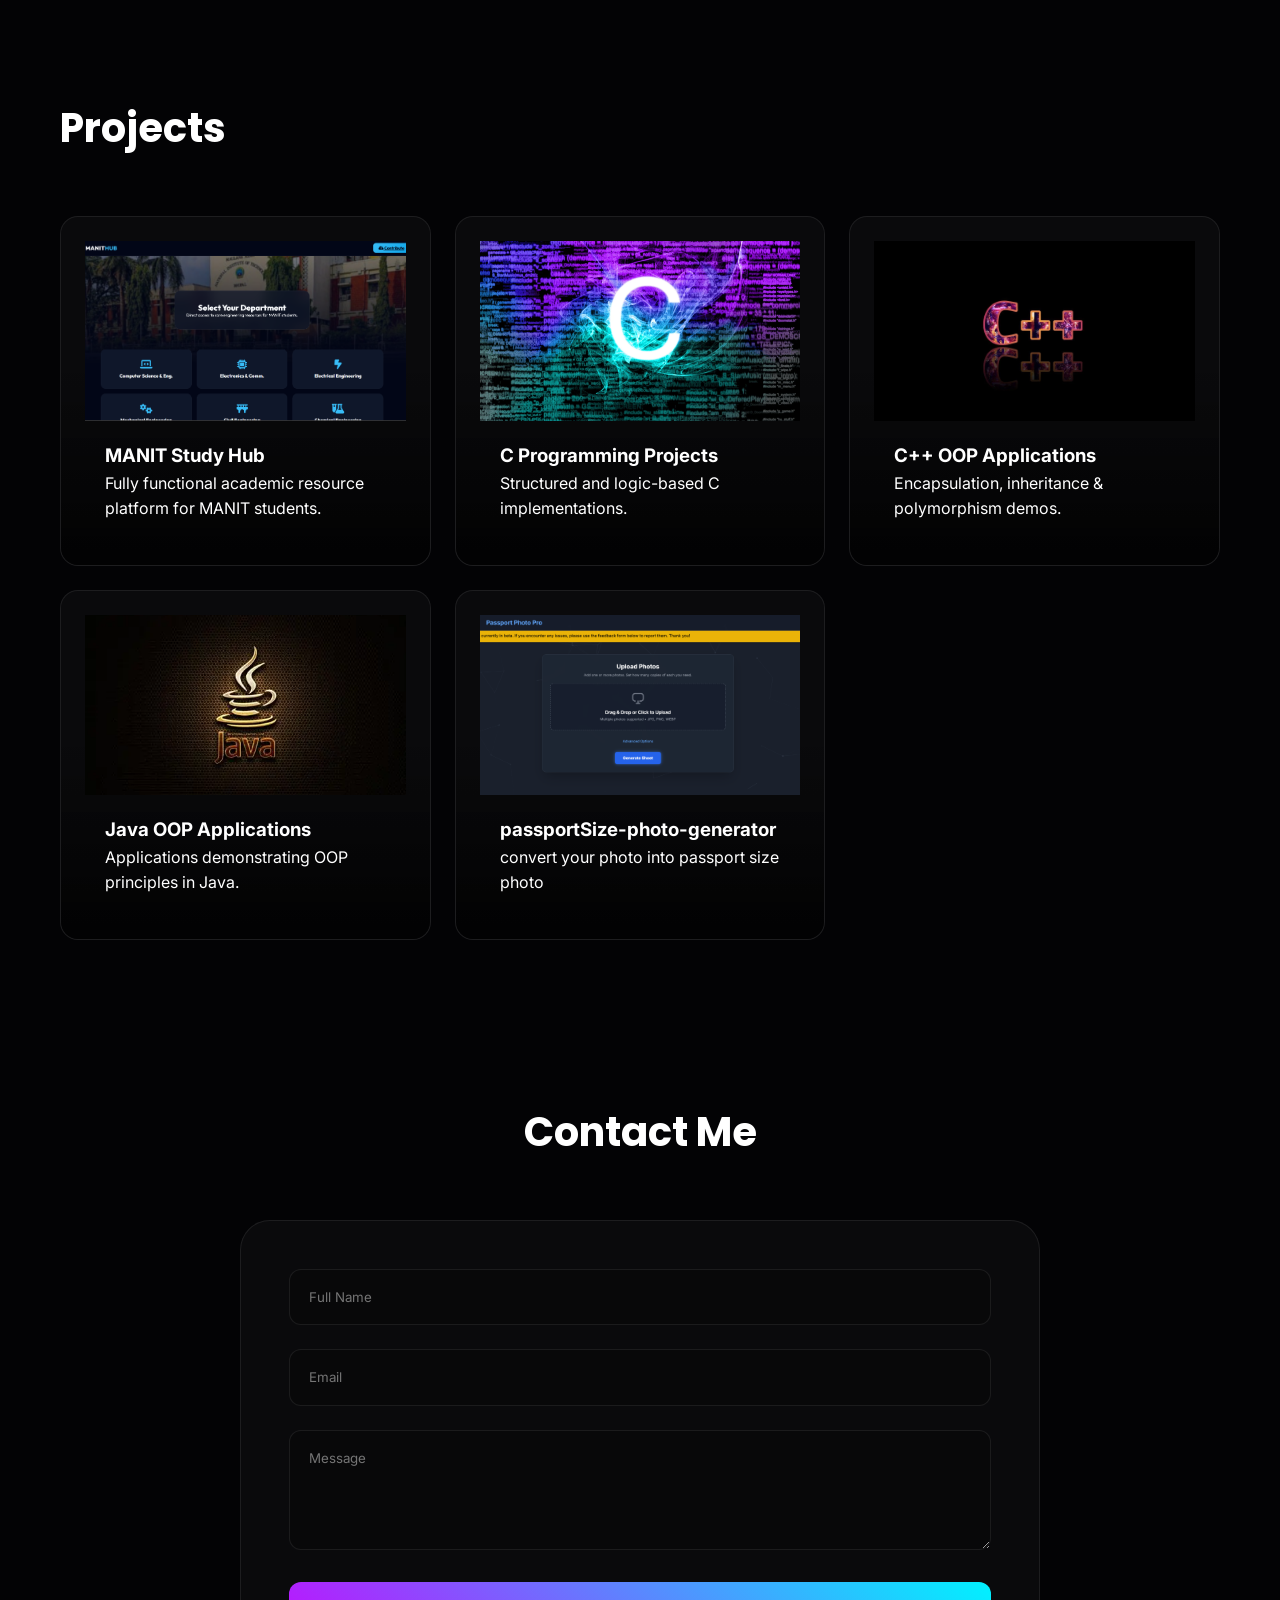
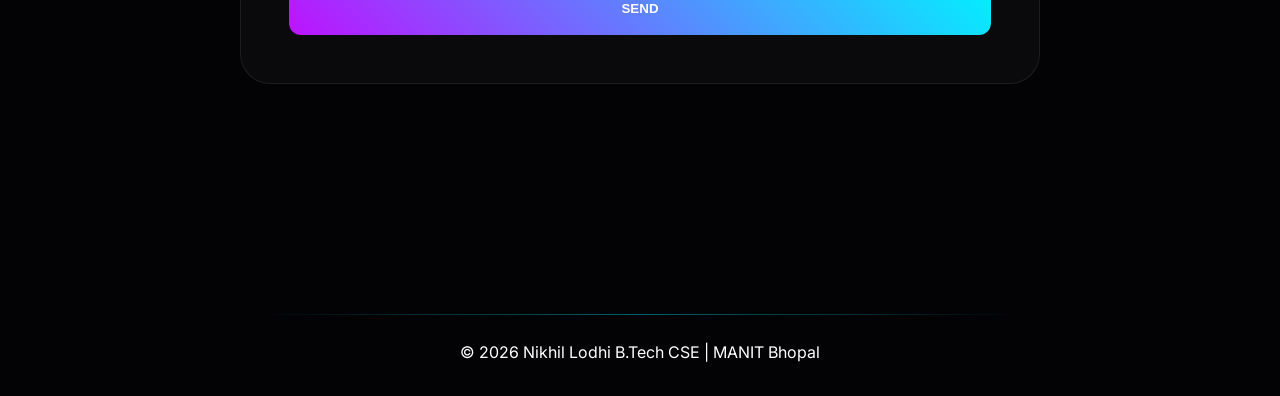
==== commit bcd5f0c3: "Updated LeetCode icon theme" ====
--- a/index.html
+++ b/index.html
@@ -59,6 +59,11 @@
 
                 <a href="https://github.com/nikillodhi" target="_blank" class="platform-icon" aria-label="GitHub">
                     <i class="fa-brands fa-github"></i>
+                </a>
+
+                <a href="https://leetcode.com/u/lodhinikil6265/" target="_blank" class="platform-icon">
+                    <img src="https://upload.wikimedia.org/wikipedia/commons/1/19/LeetCode_logo_black.png"
+                        alt="LeetCode">
                 </a>
             </div>
 
@@ -193,7 +198,7 @@
 
             </a>
         </div>
-         <!-- PROJECT5  -->
+        <!-- PROJECT5  -->
         <div class="project-card">
             <a href="https://passport-photo-generator-production.up.railway.app/" target="_blank" class="project-link">
 
@@ -208,7 +213,7 @@
 
             </a>
         </div>
-        
+
     </div>
 
     <!-- CONTACT -->
--- a/style.css
+++ b/style.css
@@ -855,4 +855,15 @@
     font-size: 0.75rem;
   }
 
+}
+
+.platform-icon img {
+    width: 22px;
+    height: 22px;
+    object-fit: contain;
+
+    /* bluish-purple tint like your theme */
+    filter: brightness(0) saturate(100%) 
+            invert(64%) sepia(98%) saturate(749%) 
+            hue-rotate(190deg) brightness(105%) contrast(101%);
 }
